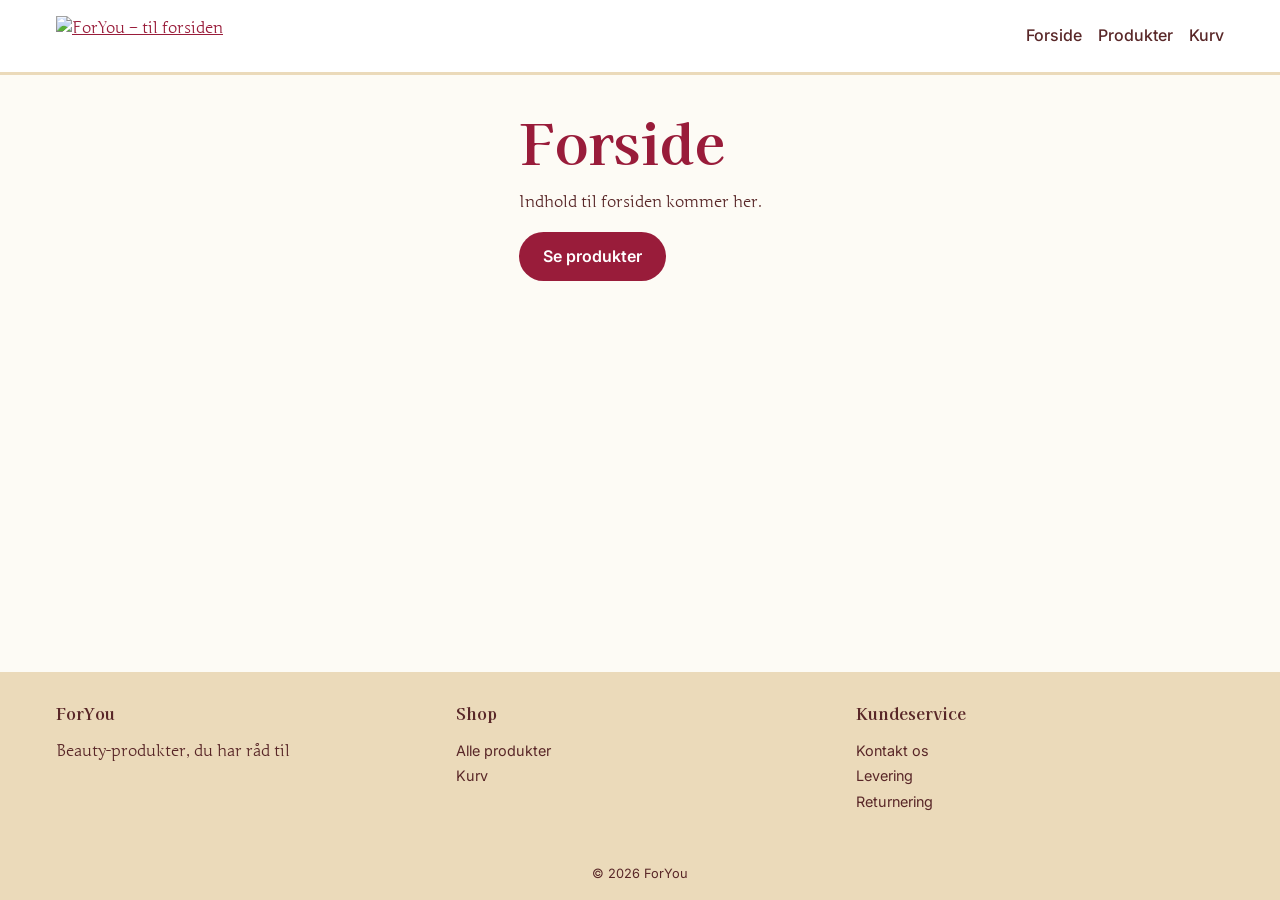
==== index.html @ cbafac6f "basic" ====
<!DOCTYPE html>
<html lang="da">

<head>
  <meta charset="UTF-8">
  <meta name="viewport" content="width=device-width, initial-scale=1.0">
  <title>ForYou – Forside</title>
  <link rel="icon" type="image/png" href="img/logo.png">

  <!-- Fonte -->
  <link rel="preconnect" href="https://fonts.googleapis.com">
  <link rel="preconnect" href="https://fonts.gstatic.com" crossorigin>
  <link rel="stylesheet" href="https://fonts.googleapis.com/css2?family=Baskervville+SC:wght@700&family=Inter:wght@400;500;600;700&family=Junge&family=Kaisei+Tokumin:wght@700&display=swap">

  <!-- CSS: fælles først, så sidens egen -->
  <link rel="stylesheet" href="style.css">
  <link rel="stylesheet" href="index.css">

  <script src="index.js" defer></script>
</head>

<body>

  <!-- ===== HEADER (samme på alle sider) ===== -->
  <header>
    <div class="header_indhold">
      <a href="index.html" class="logo"><img src="img/logo.png" alt="ForYou – til forsiden"></a>
      <nav aria-label="Hovedmenu">
        <ul>
          <li><a href="index.html">Forside</a></li>
          <li><a href="productlist.html">Produkter</a></li>
          <li><a href="basket.html">Kurv</a></li>
        </ul>
      </nav>
    </div>
  </header>

  <!-- ===== INDHOLD ===== -->
  <main class="wrapper">
    <h1>Forside</h1>
    <p>Indhold til forsiden kommer her.</p>
    <a href="productlist.html" class="knap">Se produkter</a>
  </main>

  <!-- ===== FOOTER (samme på alle sider) ===== -->
  <footer>
    <div class="footer_indhold">
      <div>
        <h3>ForYou</h3>
        <p>Beauty-produkter, du har råd til</p>
      </div>
      <div>
        <h3>Shop</h3>
        <ul>
          <li><a href="productlist.html">Alle produkter</a></li>
          <li><a href="basket.html">Kurv</a></li>
        </ul>
      </div>
      <div>
        <h3>Kundeservice</h3>
        <ul>
          <li><a href="#">Kontakt os</a></li>
          <li><a href="#">Levering</a></li>
          <li><a href="#">Returnering</a></li>
        </ul>
      </div>
    </div>
    <p class="copyright">© 2026 ForYou</p>
  </footer>

</body>

</html>
---- style.css ----
/* =====================================================
   FÆLLES STYLES – bruges på ALLE sider
   Ret farver og fonte her, så ændres de overalt.
   Side-specifik CSS skrives i fx index.css
   ===================================================== */

/* ===== Farver og fonte ===== */
:root {
  /* Farver fra Figma (klikbar protoype) */
  --bordeaux: #991c3a;    /* knapper, links, priser, H1 */
  --brun: #592728;        /* brødtekst, overskrifter, ikoner */
  --beige: #ebdaba;       /* hero, søgefelt, kort, footer */
  --koral: #ed7b7c;       /* tilbuds-labels */
  --creme: #fdfbf5;       /* sidebaggrund */
  --hvid: #ffffff;        /* header og produktkort */

  /* Fonte (hentes fra Google Fonts i <head>) */
  --font-overskrift: "Kaisei Tokumin", serif;
  --font-kort: "Baskervville SC", serif; /* kortoverskrifter */
  --font-broed: "Junge", serif;
  --font-ui: "Inter", system-ui, sans-serif;

  /* Afstande */
  --luft-s: 0.5rem;
  --luft-m: 1rem;
  --luft-l: 2rem;
  --max-bredde: 1200px;
}

/* ===== Nulstilling ===== */
*,
*::before,
*::after {
  box-sizing: border-box;
  margin: 0;
  padding: 0;
}

img {
  display: block;
  max-width: 100%;
}

body {
  font-family: var(--font-broed);
  line-height: 1.6;
  color: var(--brun);
  background-color: var(--creme);
  min-height: 100vh;
  display: flex;
  flex-direction: column;
}

main {
  flex: 1; /* skubber footeren ned i bunden */
}

/* ===== Typografi ===== */
h1,
h2,
h3 {
  font-family: var(--font-overskrift);
  color: var(--brun);
  line-height: 1.2;
  margin-bottom: var(--luft-m);
}

h1 { font-size: clamp(2rem, 5vw, 3.5rem); color: var(--bordeaux); }
h2 { font-size: clamp(1.5rem, 4vw, 2rem); }
h3 { font-size: 1.25rem; }

p { margin-bottom: var(--luft-m); }

a {
  color: var(--bordeaux);
}

a:hover {
  color: var(--brun);
}

/* ===== Hjælpeklasser ===== */
.wrapper {
  max-width: var(--max-bredde);
  margin-inline: auto;
  padding: var(--luft-l) var(--luft-m);
}

.knap {
  display: inline-block;
  font-family: var(--font-ui);
  font-weight: 600;
  text-decoration: none;
  color: var(--hvid);
  background-color: var(--bordeaux);
  padding: 0.75rem 1.5rem;
  border: none;
  border-radius: 999px;
  cursor: pointer;
}

.knap:hover {
  color: var(--hvid);
  background-color: var(--brun);
}

/* ===== Header ===== */
header {
  background-color: var(--hvid);
  border-bottom: 3px solid var(--beige);
}

.header_indhold {
  max-width: var(--max-bredde);
  margin-inline: auto;
  padding: var(--luft-m);
  display: flex;
  flex-wrap: wrap;
  align-items: center;
  justify-content: space-between;
  gap: var(--luft-m);
}

.logo img {
  height: 40px;
  width: auto;
}

header nav ul {
  list-style: none;
  display: flex;
  flex-wrap: wrap;
  gap: var(--luft-m);
}

header nav a {
  font-family: var(--font-ui);
  font-weight: 500;
  text-decoration: none;
  color: var(--brun);
}

header nav a:hover {
  color: var(--bordeaux);
}

/* ===== Footer ===== */
footer {
  background-color: var(--beige);
  margin-top: var(--luft-l);
}

.footer_indhold {
  max-width: var(--max-bredde);
  margin-inline: auto;
  padding: var(--luft-l) var(--luft-m);
  display: grid;
  grid-template-columns: repeat(auto-fit, minmax(180px, 1fr));
  gap: var(--luft-l);
}

footer h3 {
  font-size: 1rem;
}

footer ul {
  list-style: none;
}

footer a {
  font-family: var(--font-ui);
  font-size: 0.9rem;
  text-decoration: none;
  color: var(--brun);
}

.copyright {
  text-align: center;
  font-family: var(--font-ui);
  font-size: 0.8rem;
  padding: var(--luft-m);
  margin: 0;
}
---- index.css ----
/* ===== Forside =====
   CSS der KUN gælder denne side.
   Farver og fonte: brug variablerne fra style.css, fx var(--bordeaux) */
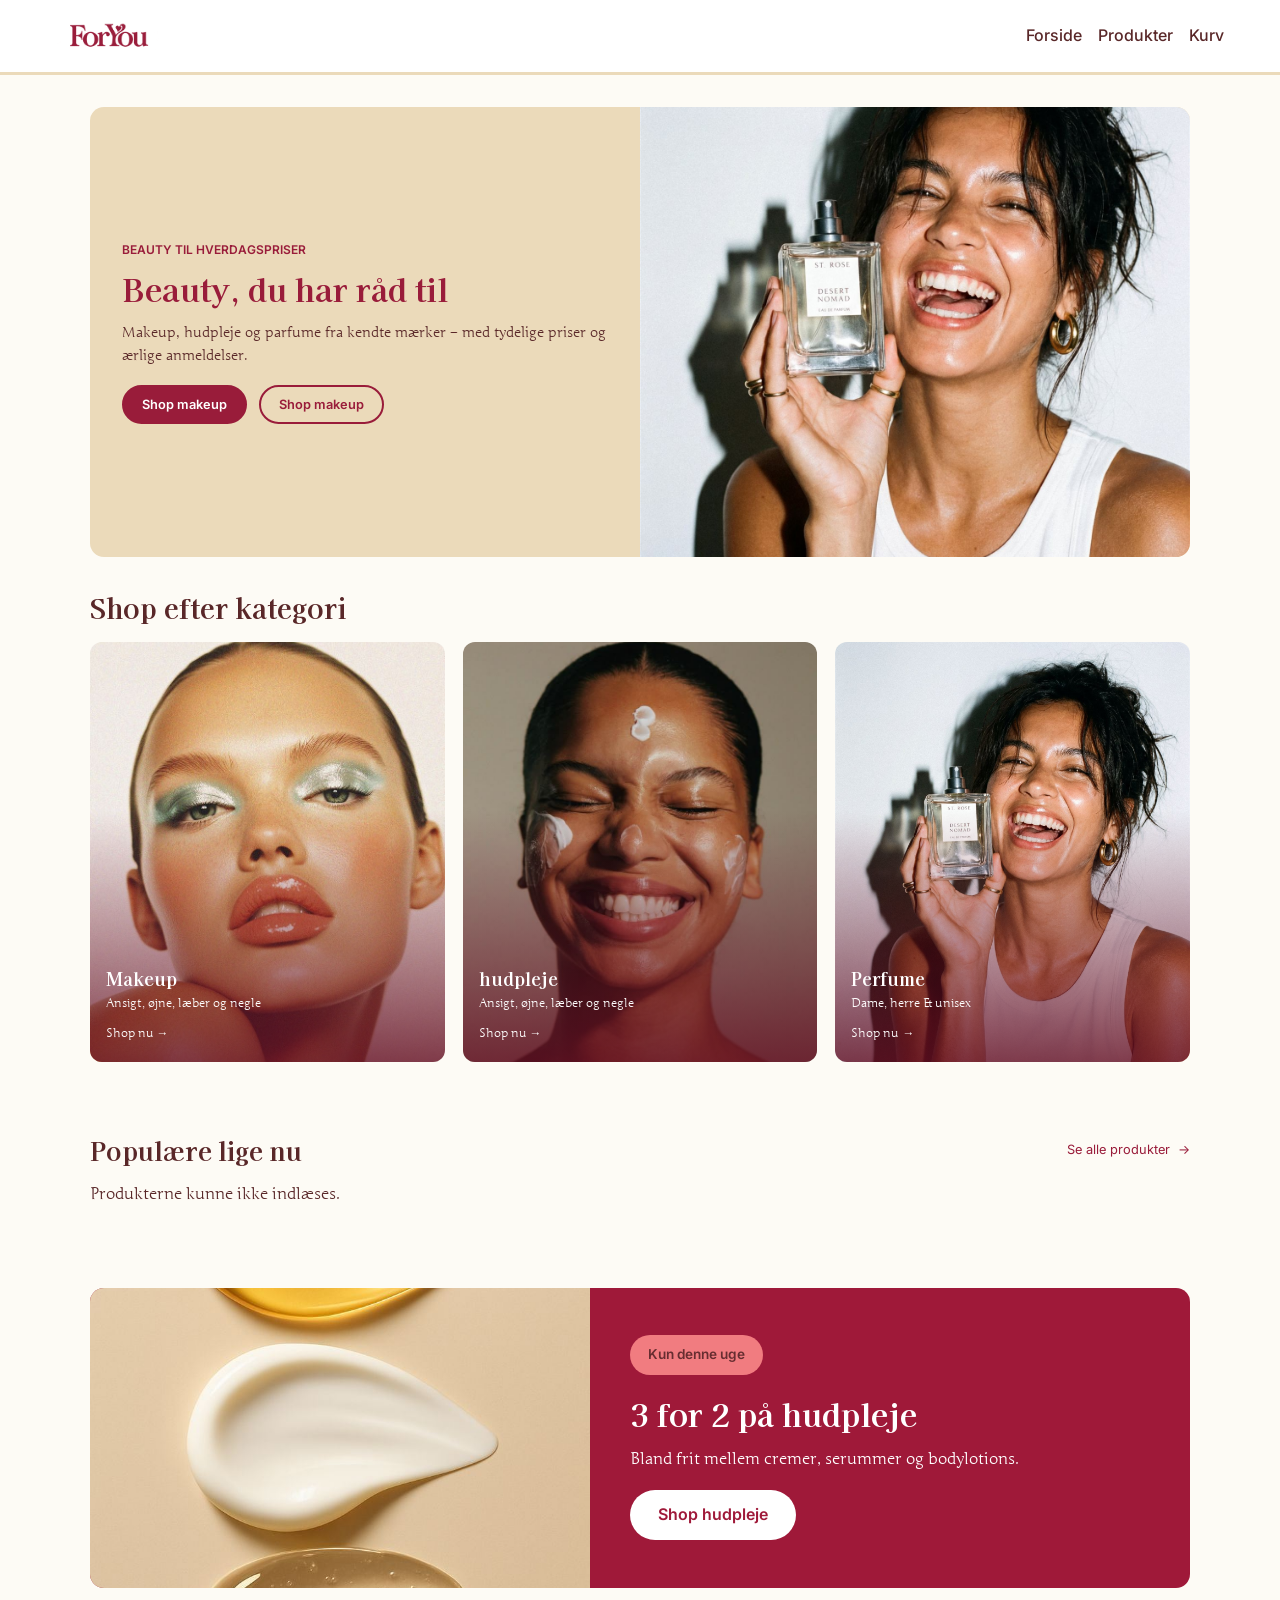
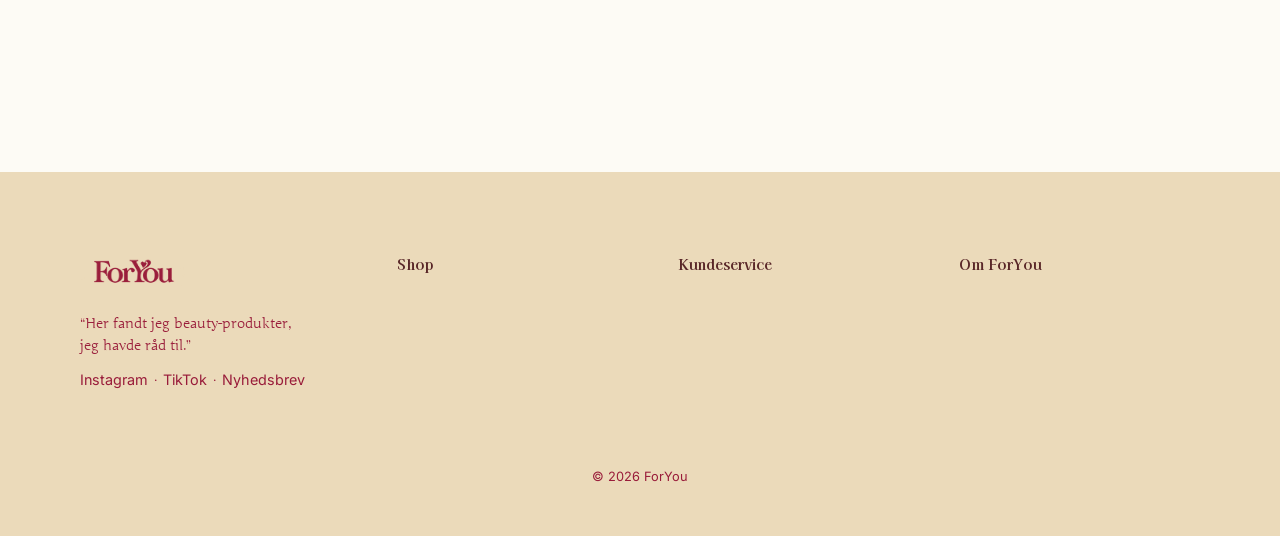
==== commit 3ce4dfc3: "indexSide" ====
--- a/index.html
+++ b/index.html
@@ -10,7 +10,8 @@
   <!-- Fonte -->
   <link rel="preconnect" href="https://fonts.googleapis.com">
   <link rel="preconnect" href="https://fonts.gstatic.com" crossorigin>
-  <link rel="stylesheet" href="https://fonts.googleapis.com/css2?family=Baskervville+SC:wght@700&family=Inter:wght@400;500;600;700&family=Junge&family=Kaisei+Tokumin:wght@700&display=swap">
+  <link rel="stylesheet"
+    href="https://fonts.googleapis.com/css2?family=Baskervville+SC:wght@700&family=Inter:wght@400;500;600;700&family=Junge&family=Kaisei+Tokumin:wght@700&display=swap">
 
   <!-- CSS: fælles først, så sidens egen -->
   <link rel="stylesheet" href="style.css">
@@ -35,39 +36,199 @@
     </div>
   </header>
 
+
+
+
+
+
   <!-- ===== INDHOLD ===== -->
-  <main class="wrapper">
-    <h1>Forside</h1>
-    <p>Indhold til forsiden kommer her.</p>
-    <a href="productlist.html" class="knap">Se produkter</a>
+  <main>
+    <div class="section1">
+      <img class="firstimg" src="img/hero.jpg" alt="hero">
+      <div class="sec1div">
+        <p>Beauty til hverdagspriser</p>
+        <h1>Beauty, du har råd til</h1>
+        <p>Makeup, hudpleje og parfume fra kendte mærker – med tydelige priser og ærlige anmeldelser.</p>
+        <div class="bnt1">
+
+          <button class="firstButton">
+            <a href="productlist.html" class="knap">Shop makeup</a>
+          </button>
+
+          <button class="secondButton">
+            <a href="productlist.html" class="knap">Shop makeup</a>
+          </button>
+        </div>
+      </div>
+    </div>
+
+
+
+    <h2 class="h2_1">Shop efter kategori</h2>
+
+    <!-- Slideshow container -->
+    <div class="slideshow-container">
+
+      <!-- Full-width images with number and caption text -->
+      <div class="mySlides fade">
+        <!-- <div class="numbertext">1 / 3</div> -->
+        <img src="img/kategori-makeup.jpg" alt="makeup">
+        <div class="text">
+          <h3>Makeup</h3>
+          <p>Ansigt, øjne, læber og negle</p>
+          <a href="productlist.html" class="shop-link">
+            Shop nu <span>→</span>
+          </a>
+        </div>
+      </div>
+
+      <div class="mySlides fade">
+        <!-- <div class="numbertext">1 / 3</div> -->
+        <img src="img/kategori-hudpleje.jpg" alt="hudpleje">
+        <div class="text">
+          <h3>hudpleje</h3>
+          <p>Ansigt, øjne, læber og negle</p>
+          <a href="productlist.html" class="shop-link">
+            Shop nu <span>→</span>
+          </a>
+        </div>
+      </div>
+
+      <div class="mySlides fade">
+        <!-- <div class="numbertext">1 / 3</div> -->
+        <img src="img/hero.jpg" alt="perfume">
+        <div class="text">
+          <h3>Perfume</h3>
+          <p>Dame, herre & unisex</p>
+          <a href="productlist.html" class="shop-link">
+            Shop nu <span>→</span>
+          </a>
+        </div>
+      </div>
+
+      <!-- Next and previous buttons -->
+      <a class="prev" onclick="plusSlides(-1)">&#10094;</a>
+      <a class="next" onclick="plusSlides(1)">&#10095;</a>
+    </div>
+    <br>
+
+    <!-- The dots/circles -->
+    <div style="text-align:center">
+      <span class="dot" onclick="currentSlide(1)"></span>
+      <span class="dot" onclick="currentSlide(2)"></span>
+      <span class="dot" onclick="currentSlide(3)"></span>
+    </div>
+
+
+    <!-- Populære produkter -->
+    <section class="populaere-produkter">
+      <div class="produkt-overskrift">
+        <h2>Populære lige nu</h2>
+        <a href="productlist.html" class="se-alle">
+          Se alle produkter <span>→</span>
+        </a>
+      </div>
+
+      <div class="product_list_container">
+        <!-- Produkterne indsættes med JavaScript -->
+      </div>
+    </section>
+
+
+
+
+    <!-- Tilbud på hudpleje -->
+    <section class="tilbud-kort">
+      <img class="tilbud-billede" src="img/kampagne.jpg" alt="Creme og hudplejeprodukter">
+
+      <div class="tilbud-indhold">
+        <span class="tilbud-maerke">Kun denne uge</span>
+        <h2>3 for 2 på hudpleje</h2>
+        <p>
+          Bland frit mellem cremer, serummer og bodylotions.
+        </p>
+        <a href="productlist.html" class="tilbud-knap">
+          Shop hudpleje
+        </a>
+      </div>
+    </section>
+
+
+
   </main>
 
-  <!-- ===== FOOTER (samme på alle sider) ===== -->
-  <footer>
+
+
+
+
+  <!-- ===== FOOTER ===== -->
+  <footer class="site-footer">
+
     <div class="footer_indhold">
-      <div>
-        <h3>ForYou</h3>
-        <p>Beauty-produkter, du har råd til</p>
-      </div>
-      <div>
-        <h3>Shop</h3>
-        <ul>
-          <li><a href="productlist.html">Alle produkter</a></li>
-          <li><a href="basket.html">Kurv</a></li>
-        </ul>
-      </div>
-      <div>
-        <h3>Kundeservice</h3>
+
+      <!-- Logo og citat -->
+      <div class="footer_brand">
+        <a href="index.html" class="footer_logo">
+          <img src="img/logo.png" alt="ForYou">
+        </a>
+
+        <p class="footer_citat">
+          “Her fandt jeg beauty-produkter,<br>
+          jeg havde råd til.”
+        </p>
+
+        <div class="footer_social">
+          <a href="#">Instagram</a>
+          <span>·</span>
+          <a href="#">TikTok</a>
+          <span>·</span>
+          <a href="#">Nyhedsbrev</a>
+        </div>
+      </div>
+
+      <!-- Shop -->
+      <details class="footer_gruppe">
+        <summary>Shop</summary>
+        <ul>
+          <li><a href="productlist.html">Makeup</a></li>
+          <li><a href="productlist.html">Hudpleje</a></li>
+          <li><a href="productlist.html">Parfume</a></li>
+          <li><a href="productlist.html">Nyheder</a></li>
+          <li><a href="productlist.html">Tilbud</a></li>
+        </ul>
+      </details>
+
+      <!-- Kundeservice -->
+      <details class="footer_gruppe">
+        <summary>Kundeservice</summary>
         <ul>
           <li><a href="#">Kontakt os</a></li>
           <li><a href="#">Levering</a></li>
           <li><a href="#">Returnering</a></li>
-        </ul>
-      </div>
-    </div>
+          <li><a href="#">Spørgsmål &amp; svar</a></li>
+          <li><a href="#">Handelsbetingelser</a></li>
+        </ul>
+      </details>
+
+      <!-- Om ForYou -->
+      <details class="footer_gruppe">
+        <summary>Om ForYou</summary>
+        <ul>
+          <li><a href="#">Om os</a></li>
+          <li><a href="#">Bæredygtighed</a></li>
+          <li><a href="#">Privatlivspolitik</a></li>
+          <li><a href="#">Cookies</a></li>
+          <li><a href="#">Tilgængelighed</a></li>
+        </ul>
+      </details>
+
+    </div>
+
     <p class="copyright">© 2026 ForYou</p>
+
+
   </footer>
 
 </body>
 
-</html>
+</html>
--- a/style.css
+++ b/style.css
@@ -7,12 +7,12 @@
 /* ===== Farver og fonte ===== */
 :root {
   /* Farver fra Figma (klikbar protoype) */
-  --bordeaux: #991c3a;    /* knapper, links, priser, H1 */
-  --brun: #592728;        /* brødtekst, overskrifter, ikoner */
-  --beige: #ebdaba;       /* hero, søgefelt, kort, footer */
-  --koral: #ed7b7c;       /* tilbuds-labels */
-  --creme: #fdfbf5;       /* sidebaggrund */
-  --hvid: #ffffff;        /* header og produktkort */
+  --bordeaux: #991c3a; /* knapper, links, priser, H1 */
+  --brun: #592728; /* brødtekst, overskrifter, ikoner */
+  --beige: #ebdaba; /* hero, søgefelt, kort, footer */
+  --koral: #ed7b7c; /* tilbuds-labels */
+  --creme: #fdfbf5; /* sidebaggrund */
+  --hvid: #ffffff; /* header og produktkort */
 
   /* Fonte (hentes fra Google Fonts i <head>) */
   --font-overskrift: "Kaisei Tokumin", serif;
@@ -65,11 +65,20 @@
   margin-bottom: var(--luft-m);
 }
 
-h1 { font-size: clamp(2rem, 5vw, 3.5rem); color: var(--bordeaux); }
-h2 { font-size: clamp(1.5rem, 4vw, 2rem); }
-h3 { font-size: 1.25rem; }
+h1 {
+  font-size: clamp(2rem, 5vw, 3.5rem);
+  color: var(--bordeaux);
+}
+h2 {
+  font-size: clamp(1.5rem, 4vw, 2rem);
+}
+h3 {
+  font-size: 1.25rem;
+}
 
-p { margin-bottom: var(--luft-m); }
+p {
+  margin-bottom: var(--luft-m);
+}
 
 a {
   color: var(--bordeaux);
@@ -86,7 +95,7 @@
   padding: var(--luft-l) var(--luft-m);
 }
 
-.knap {
+/* .knap {
   display: inline-block;
   font-family: var(--font-ui);
   font-weight: 600;
@@ -102,7 +111,7 @@
 .knap:hover {
   color: var(--hvid);
   background-color: var(--brun);
-}
+} */
 
 /* ===== Header ===== */
 header {
--- a/index.css
+++ b/index.css
@@ -1,3 +1,974 @@
 /* ===== Forside =====
    CSS der KUN gælder denne side.
    Farver og fonte: brug variablerne fra style.css, fx var(--bordeaux) */
+/* 
+
+/* ===== Forside ===== */
+
+main {
+  width: 90%;
+  max-width: 1200px;
+  margin: 20px auto;
+}
+
+.section1 {
+  background-color: var(--beige);
+  border-radius: 20px;
+  overflow: hidden;
+}
+
+/* Hero image */
+.section1 .firstimg {
+  width: 100%;
+  height: 350px;
+  object-fit: cover;
+  object-position: center;
+}
+
+/* Text content */
+.sec1div {
+  padding: 24px;
+}
+
+.sec1div p:first-child {
+  font-family: var(--font-ui);
+  font-size: 0.9rem;
+  font-weight: 600;
+  text-transform: uppercase;
+  color: var(--bordeaux);
+}
+
+.sec1div h1 {
+  margin-bottom: 20px;
+}
+
+.sec1div p:nth-of-type(2) {
+  margin-bottom: 24px;
+}
+
+/* Buttons */
+.bnt1 {
+  display: flex;
+  flex-direction: column;
+  gap: 12px;
+}
+
+.bnt1 button {
+  width: 100%;
+  border-radius: 999px;
+  padding: 14px 24px;
+  font-family: var(--font-ui);
+  font-size: 1rem;
+  font-weight: 600;
+  cursor: pointer;
+  background: transparent;
+  border: 2px solid var(--bordeaux);
+}
+
+.bnt1 button a {
+  display: block;
+  text-decoration: none;
+}
+
+.firstButton {
+  background-color: var(--bordeaux) !important;
+}
+
+.firstButton a {
+  color: var(--hvid);
+}
+
+.secondButton {
+  background-color: transparent !important;
+}
+
+.secondButton a {
+  color: var(--bordeaux);
+}
+
+.bnt1 button:hover {
+  background-color: var(--brun) !important;
+}
+
+.bnt1 button:hover a {
+  color: var(--hvid);
+}
+
+/* ----------------------------------slide cards--------------------------------- */
+
+/* ===== Slideshow ===== */
+
+.h2_1 {
+  margin-top: 50px;
+  margin-bottom: 20px;
+}
+
+.slideshow-container {
+  max-width: 1000px;
+  position: relative;
+  margin: auto;
+}
+
+.mySlides {
+  display: none;
+  position: relative;
+  height: 600px;
+  overflow: hidden;
+  border-radius: 10px;
+}
+
+.mySlides img {
+  display: block;
+  width: 100%;
+  height: 100%;
+  object-fit: cover;
+}
+
+/* Gradient behind the text */
+.mySlides::after {
+  content: "";
+  position: absolute;
+  inset: 50% 0 0;
+  background: linear-gradient(to bottom, transparent, rgba(80, 20, 30, 0.7));
+  pointer-events: none;
+}
+
+/* Category text */
+.mySlides .text {
+  position: absolute;
+  bottom: 25px;
+  left: 0;
+  width: 100%;
+  padding: 16px;
+  z-index: 2;
+  color: white;
+  text-align: center;
+  display: block;
+}
+
+.mySlides .text h3 {
+  color: white;
+  font-size: 2rem;
+  margin: 0 0 10px;
+}
+
+.mySlides .text p {
+  color: white;
+  margin: 0 0 12px;
+}
+
+.mySlides .text a {
+  color: white;
+  text-decoration: none;
+}
+
+/* Slide number */
+.numbertext {
+  position: absolute;
+  top: 10px;
+  left: 12px;
+  z-index: 2;
+  color: white;
+}
+
+/* Arrows */
+.prev,
+.next {
+  position: absolute;
+  top: 50%;
+  transform: translateY(-50%);
+  z-index: 3;
+  padding: 16px;
+  border: none;
+  background: transparent;
+  color: white;
+  font-size: 24px;
+  cursor: pointer;
+}
+
+.prev {
+  left: 0;
+}
+
+.next {
+  right: 0;
+}
+
+/* Dots */
+.dots-container {
+  text-align: center;
+  padding: 24px 0;
+}
+
+.dot {
+  display: inline-block;
+  width: 15px;
+  height: 15px;
+  margin: 0 4px;
+  border-radius: 50%;
+  background: #bbb;
+  cursor: pointer;
+}
+
+.dot.active,
+.dot:hover {
+  background: #717171;
+}
+
+/* Fade animation */
+.fade {
+  animation: fade 0.5s ease;
+}
+
+@keyframes fade {
+  from {
+    opacity: 0.4;
+  }
+  to {
+    opacity: 1;
+  }
+}
+
+/* ===== Tilbudskort ===== */
+
+.tilbud-kort {
+  width: 100%;
+  max-width: 615px;
+  margin: 40px auto;
+  overflow: hidden;
+  border-radius: 36px;
+  background-color: #9f1939;
+}
+
+/* Billede øverst */
+.tilbud-billede {
+  display: block;
+  width: 100%;
+  height: 308px;
+  object-fit: cover;
+  object-position: center;
+}
+
+/* Indhold nederst */
+.tilbud-indhold {
+  padding: 40px;
+  color: white;
+}
+
+/* Lyserødt mærkat */
+.tilbud-maerke {
+  display: inline-block;
+  padding: 9px 18px;
+  margin-bottom: 24px;
+  border-radius: 30px;
+  background-color: #f17c80;
+  color: #672d30;
+  font-family: "Inter", sans-serif;
+  font-size: 1rem;
+  font-weight: 600;
+}
+
+/* Overskrift */
+.tilbud-indhold h2 {
+  margin: 0 0 20px;
+  color: white;
+  font-family: "Kaisei Tokumin", serif;
+  font-size: clamp(1.8rem, 4vw, 2.6rem);
+  line-height: 1.3;
+}
+
+/* Beskrivelse */
+.tilbud-indhold p {
+  margin: 0 0 24px;
+  color: white;
+  font-family: "Junge", serif;
+  font-size: 1.25rem;
+  line-height: 1.6;
+}
+
+/* Hvid knap */
+.tilbud-knap {
+  display: flex;
+  justify-content: center;
+  align-items: center;
+  width: 100%;
+
+  /* padding: 18px 24px; */
+  border-radius: 50px;
+  background-color: white;
+  color: #9f1939;
+  font-family: "Inter", sans-serif;
+  /* font-size: 1.35rem; */
+  font-weight: 600;
+  text-decoration: none;
+  transition:
+    background-color 0.2s ease,
+    color 0.2s ease;
+}
+
+.tilbud-knap:hover {
+  background-color: #f5e4d1;
+  color: #672d30;
+}
+
+/* Mobil */
+@media (max-width: 767px) {
+  .tilbud-kort {
+    max-width: 100%;
+    border-radius: 28px;
+    margin: 30px auto;
+  }
+
+  .tilbud-billede {
+    height: 260px;
+  }
+
+  .tilbud-indhold {
+    padding: 28px 24px;
+  }
+
+  .tilbud-maerke {
+    margin-bottom: 20px;
+    font-size: 0.9rem;
+  }
+
+  .tilbud-indhold h2 {
+    font-size: 1.8rem;
+  }
+
+  .tilbud-indhold p {
+    font-size: 1.05rem;
+  }
+
+  .tilbud-knap {
+    min-height: 64px;
+    font-size: 1.1rem;
+  }
+
+  .tilbud-indhold .tilbud-knap {
+    width: fit-content;
+    width: 100%;
+    min-height: 0;
+    height: 48px;
+    padding: 0 15px;
+    font-size: 1rem;
+    align-self: flex-start;
+  }
+}
+
+/* ------------------------------------------------ */
+
+/* ===== Footer ===== */
+.site-footer {
+  width: 100%;
+  box-sizing: border-box;
+  margin-top: 60px;
+  padding: 40px 6% 24px;
+  background-color: var(--beige);
+  color: var(--bordeaux);
+}
+
+.footer_indhold {
+  display: grid;
+  grid-template-columns: 1fr;
+  gap: 12px;
+  align-items: start;
+}
+
+/* Logo */
+.footer_logo {
+  display: inline-block;
+  margin-bottom: 16px;
+}
+
+.footer_logo img {
+  display: block;
+  width: 220px;
+  max-width: 65%;
+  height: auto;
+}
+
+/* Citat */
+.footer_citat {
+  max-width: 750px;
+  margin: 0 0 20px;
+  color: var(--bordeaux);
+  font-family: "Junge", serif;
+  font-size: 1.4rem;
+  line-height: 1.5;
+}
+
+/* Sociale links */
+.footer_social {
+  display: flex;
+  flex-wrap: wrap;
+  align-items: center;
+  gap: 8px;
+  font-family: "Inter", sans-serif;
+  font-size: 0.85rem;
+}
+
+.footer_social a {
+  color: var(--bordeaux);
+  text-decoration: none;
+}
+
+.footer_social a:hover {
+  text-decoration: underline;
+}
+
+/* =====================================
+   FOOTER – MOBIL
+===================================== */
+
+.footer_gruppe {
+  min-width: 0;
+  border: none;
+}
+
+.footer_gruppe summary {
+  display: flex;
+  justify-content: space-between;
+  align-items: center;
+  gap: 20px;
+  padding: 22px 0;
+  cursor: pointer;
+  list-style: none;
+  color: var(--bordeaux);
+  font-family: "Kaisei Tokumin", serif;
+  font-size: 1.6rem;
+  font-weight: 700;
+}
+
+.footer_gruppe summary::-webkit-details-marker {
+  display: none;
+}
+
+/* Pil ned */
+.footer_gruppe summary::after {
+  content: "";
+  flex-shrink: 0;
+  width: 12px;
+  height: 12px;
+  border-right: 2px solid var(--bordeaux);
+  border-bottom: 2px solid var(--bordeaux);
+  transform: rotate(45deg) translateY(-3px);
+  transition: transform 0.2s ease;
+}
+
+/* Pil op når menuen åbnes */
+.footer_gruppe[open] summary::after {
+  transform: rotate(225deg);
+}
+
+/* Links i dropdown */
+.footer_gruppe ul {
+  display: block;
+  list-style: none;
+  padding: 0 0 20px;
+  margin: 0;
+}
+
+.footer_gruppe li {
+  margin-bottom: 14px;
+}
+
+.footer_gruppe li a {
+  display: inline-block;
+  color: var(--bordeaux);
+  font-family: "Inter", sans-serif;
+  font-size: 0.95rem;
+  text-decoration: none;
+}
+
+.footer_gruppe li a:hover {
+  text-decoration: underline;
+}
+
+/* Copyright */
+.copyright {
+  margin: 28px 0 0;
+  color: var(--bordeaux);
+  font-family: "Inter", sans-serif;
+  font-size: 0.8rem;
+}
+
+/* ===== Populære produkter ===== */
+
+.populaere-produkter {
+  margin: 48px 0;
+}
+
+.produkt-overskrift {
+  display: flex;
+  justify-content: space-between;
+  align-items: center;
+  gap: 16px;
+  margin-bottom: 16px;
+}
+
+.produkt-overskrift h2 {
+  margin: 0;
+  color: var(--brun);
+  font-family: "Kaisei Tokumin", serif;
+  font-size: 1.5rem;
+}
+
+.se-alle {
+  color: var(--bordeaux);
+  font-family: "Inter", sans-serif;
+  font-size: 0.8rem;
+  text-decoration: none;
+  white-space: nowrap;
+}
+
+.se-alle span {
+  margin-left: 4px;
+}
+
+/* Produktgrid */
+
+.product_list_container {
+  display: grid;
+  grid-template-columns: repeat(2, minmax(0, 1fr));
+  gap: 16px;
+  padding: 0;
+}
+
+/* Produktkort */
+
+.product {
+  position: relative;
+  min-width: 0;
+  overflow: hidden;
+  background: white;
+  border: 1px solid #ead9b9;
+  border-radius: 14px;
+}
+
+.product img {
+  display: block;
+  width: 100%;
+  aspect-ratio: 1 / 1;
+  object-fit: contain;
+  padding: 12px;
+  box-sizing: border-box;
+  background-color: var(--beige);
+}
+
+.product-info {
+  display: flex;
+  flex-direction: column;
+  padding: 12px;
+}
+
+.product-brand {
+  margin: 0 0 5px;
+  font-family: "Inter", sans-serif;
+  font-size: 0.65rem;
+  font-weight: 600;
+  text-transform: uppercase;
+}
+
+.product-title {
+  min-height: 36px;
+  margin: 0 0 10px;
+  color: var(--brun);
+  font-family: "Junge", serif;
+  font-size: 0.8rem;
+  line-height: 1.4;
+}
+
+.product-rating {
+  margin: auto 0 8px;
+  font-family: "Inter", sans-serif;
+  font-size: 0.7rem;
+}
+
+.product-rating .stars {
+  color: var(--bordeaux);
+  letter-spacing: 1px;
+}
+
+.product-prices {
+  display: flex;
+  flex-wrap: wrap;
+  align-items: center;
+  gap: 7px;
+  margin-bottom: 12px;
+  font-family: "Inter", sans-serif;
+}
+
+.product-price {
+  color: var(--bordeaux);
+  font-size: 0.9rem;
+  font-weight: 700;
+}
+
+.product-old-price {
+  color: #765b54;
+  font-size: 0.65rem;
+  text-decoration: line-through;
+}
+
+.product a.product-button {
+  display: flex;
+  justify-content: center;
+  align-items: center;
+  min-height: 38px;
+  padding: 8px;
+  border: 1px solid var(--bordeaux);
+  border-radius: 30px;
+  background: white;
+  color: var(--bordeaux);
+  font-family: "Inter", sans-serif;
+  font-size: 0.75rem;
+  font-weight: 600;
+  text-decoration: none;
+}
+
+.product a.product-button:hover {
+  background: var(--bordeaux);
+  color: white;
+}
+
+.product-badge {
+  position: absolute;
+  top: 10px;
+  left: 10px;
+  z-index: 1;
+  padding: 5px 9px;
+  border-radius: 20px;
+  background: #ef8186;
+  color: #672d30;
+  font-family: "Inter", sans-serif;
+  font-size: 0.65rem;
+  font-weight: 600;
+}
+
+/* ===== Desktop version ===== */
+
+@media (min-width: 768px) {
+  main {
+    width: 86%;
+    max-width: 1280px;
+    margin: 32px auto 60px;
+  }
+
+  /* Hero */
+  .section1 {
+    display: grid;
+    grid-template-columns: 1fr 1fr;
+    height: 450px;
+    border-radius: 14px;
+    overflow: hidden;
+  }
+
+  .section1 .firstimg {
+    grid-column: 2;
+    grid-row: 1;
+    width: 100%;
+    height: 100%;
+    min-height: 0;
+    object-fit: cover;
+  }
+
+  .sec1div {
+    grid-column: 1;
+    grid-row: 1;
+    padding: 32px;
+    min-width: 0;
+    display: flex;
+    flex-direction: column;
+    justify-content: center;
+  }
+
+  .sec1div p:first-child {
+    font-size: 0.75rem;
+    margin-bottom: 10px;
+  }
+
+  .sec1div h1 {
+    font-size: clamp(1.8rem, 2.5vw, 2.5rem);
+    line-height: 1.2;
+    margin: 0 0 14px;
+  }
+
+  .sec1div p:nth-of-type(2) {
+    font-size: 0.9rem;
+    line-height: 1.6;
+    margin-bottom: 18px;
+  }
+
+  .bnt1 {
+    display: flex;
+    flex-direction: row;
+    flex-wrap: wrap;
+    gap: 12px;
+  }
+
+  .bnt1 button {
+    width: auto;
+    padding: 10px 18px;
+    font-size: 0.8rem;
+  }
+
+  /* Kategorioverskrift */
+  .h2_1 {
+    margin: 34px 0 18px;
+    font-size: 1.7rem;
+  }
+
+  /* Tre kategorikort */
+  .slideshow-container {
+    display: grid;
+    grid-template-columns: repeat(3, minmax(0, 1fr));
+    gap: 18px;
+    max-width: none;
+    overflow: visible;
+  }
+
+  .mySlides {
+    display: block !important;
+    position: relative;
+    width: 100%;
+    height: 420px;
+    min-width: 0;
+    border-radius: 12px;
+    overflow: hidden;
+  }
+
+  .mySlides img {
+    display: block;
+    width: 100%;
+    height: 100%;
+    object-fit: cover;
+  }
+
+  .mySlides::after {
+    content: "";
+    position: absolute;
+    inset: 40% 0 0;
+    background: linear-gradient(to bottom, transparent, rgba(100, 15, 35, 0.8));
+    pointer-events: none;
+  }
+
+  /* Tekst nederst på kortene */
+  .mySlides .text {
+    position: absolute;
+    left: 0;
+    right: 0;
+    bottom: 0;
+    width: 100%;
+    padding: 16px;
+    text-align: left;
+    z-index: 2;
+  }
+
+  .mySlides .text h3 {
+    font-size: 1.1rem;
+    margin: 0 0 5px;
+  }
+
+  .mySlides .text p {
+    font-size: 0.75rem;
+    line-height: 1.5;
+    margin: 0 0 8px;
+  }
+
+  .mySlides .text a {
+    font-size: 0.75rem;
+  }
+
+  /* Ingen pile, tal eller prikker på desktop */
+  .numbertext,
+  .prev,
+  .next,
+  .dots-container {
+    display: none !important;
+  }
+
+  /* Tilbudskort med luft omkring */
+  .tilbud-kort {
+    margin: 64px auto;
+  }
+
+  .dot {
+    display: none !important;
+  }
+
+  .tilbud-kort {
+    display: grid;
+    grid-template-columns: 1fr 1.2fr;
+    width: 100%;
+    max-width: 1100px;
+    margin: 64px auto;
+    border-radius: 14px;
+    overflow: hidden;
+  }
+
+  /* Billede til venstre */
+  .tilbud-billede {
+    width: 100%;
+    height: 300px;
+    min-height: 300px;
+    object-fit: cover;
+    object-position: center;
+  }
+
+  /* Tekst til højre */
+  .tilbud-indhold {
+    display: flex;
+    flex-direction: column;
+    justify-content: center;
+    align-items: flex-start;
+    padding: 40px;
+    min-width: 0;
+  }
+
+  .tilbud-maerke {
+    margin-bottom: 18px;
+    font-size: 0.85rem;
+  }
+
+  .tilbud-indhold h2 {
+    font-size: clamp(1.8rem, 2.5vw, 2.5rem);
+    line-height: 1.3;
+    margin-bottom: 12px;
+  }
+
+  .tilbud-indhold p {
+    font-size: 1rem;
+    line-height: 1.6;
+    margin-bottom: 18px;
+  }
+
+  .tilbud-knap {
+    width: auto;
+    min-height: 48px;
+    padding: 12px 28px;
+    font-size: 1rem;
+  }
+
+  .populaere-produkter {
+    margin: 48px 0;
+  }
+
+  .produkt-overskrift h2 {
+    font-size: 1.6rem;
+  }
+
+  .product_list_container {
+    grid-template-columns: repeat(4, minmax(0, 1fr));
+    gap: 16px;
+  }
+
+  .product img {
+    aspect-ratio: 1 / 1;
+  }
+
+  .site-footer {
+    width: 100%;
+    margin-top: 60px;
+    padding: 48px 5% 32px;
+    background-color: var(--beige);
+    color: var(--bordeaux);
+    box-sizing: border-box;
+  }
+
+  .footer_indhold {
+    display: grid;
+    grid-template-columns: 1.15fr 1fr 1fr 1fr;
+    gap: 40px;
+    align-items: start;
+  }
+
+  /* Logo */
+  .footer_logo {
+    display: inline-block;
+    margin-bottom: 12px;
+  }
+
+  .footer_logo img {
+    display: block;
+    width: 110px;
+    max-width: 100%;
+    height: auto;
+  }
+
+  /* Citat */
+  .footer_citat {
+    max-width: 230px;
+    margin: 0 0 12px;
+    font-size: 0.9rem;
+    line-height: 1.5;
+  }
+
+  /* Sociale links */
+  .footer_social {
+    display: flex;
+    flex-wrap: wrap;
+    gap: 6px;
+    font-size: 0.75rem;
+  }
+
+  .footer_social a {
+    color: var(--bordeaux);
+    text-decoration: none;
+  }
+
+  /* Shop, Kundeservice og Om ForYou */
+  .footer_gruppe {
+    min-width: 0;
+    border: none;
+  }
+
+  .footer_gruppe summary {
+    padding: 0 0 12px;
+    color: var(--brun);
+    font-family: "Kaisei Tokumin", serif;
+    font-size: 0.9rem;
+    font-weight: 700;
+    cursor: default;
+    list-style: none;
+  }
+
+  .footer_gruppe summary::-webkit-details-marker {
+    display: none;
+  }
+
+  .footer_gruppe summary::after {
+    display: none;
+  }
+
+  .footer_gruppe ul {
+    display: block;
+    padding: 0;
+    margin: 0;
+    list-style: none;
+  }
+
+  .footer_gruppe li {
+    margin-bottom: 10px;
+  }
+
+  .footer_gruppe li a {
+    color: var(--brun);
+    font-family: "Junge", serif;
+    font-size: 0.8rem;
+    text-decoration: none;
+  }
+
+  .footer_gruppe li a:hover {
+    text-decoration: underline;
+  }
+
+  /* Copyright */
+  .site-footer .copyright {
+    margin: 28px 0 0;
+    color: var(--bordeaux);
+    font-family: "Inter", sans-serif;
+    font-size: 0.8rem;
+    text-align: center;
+  }
+}
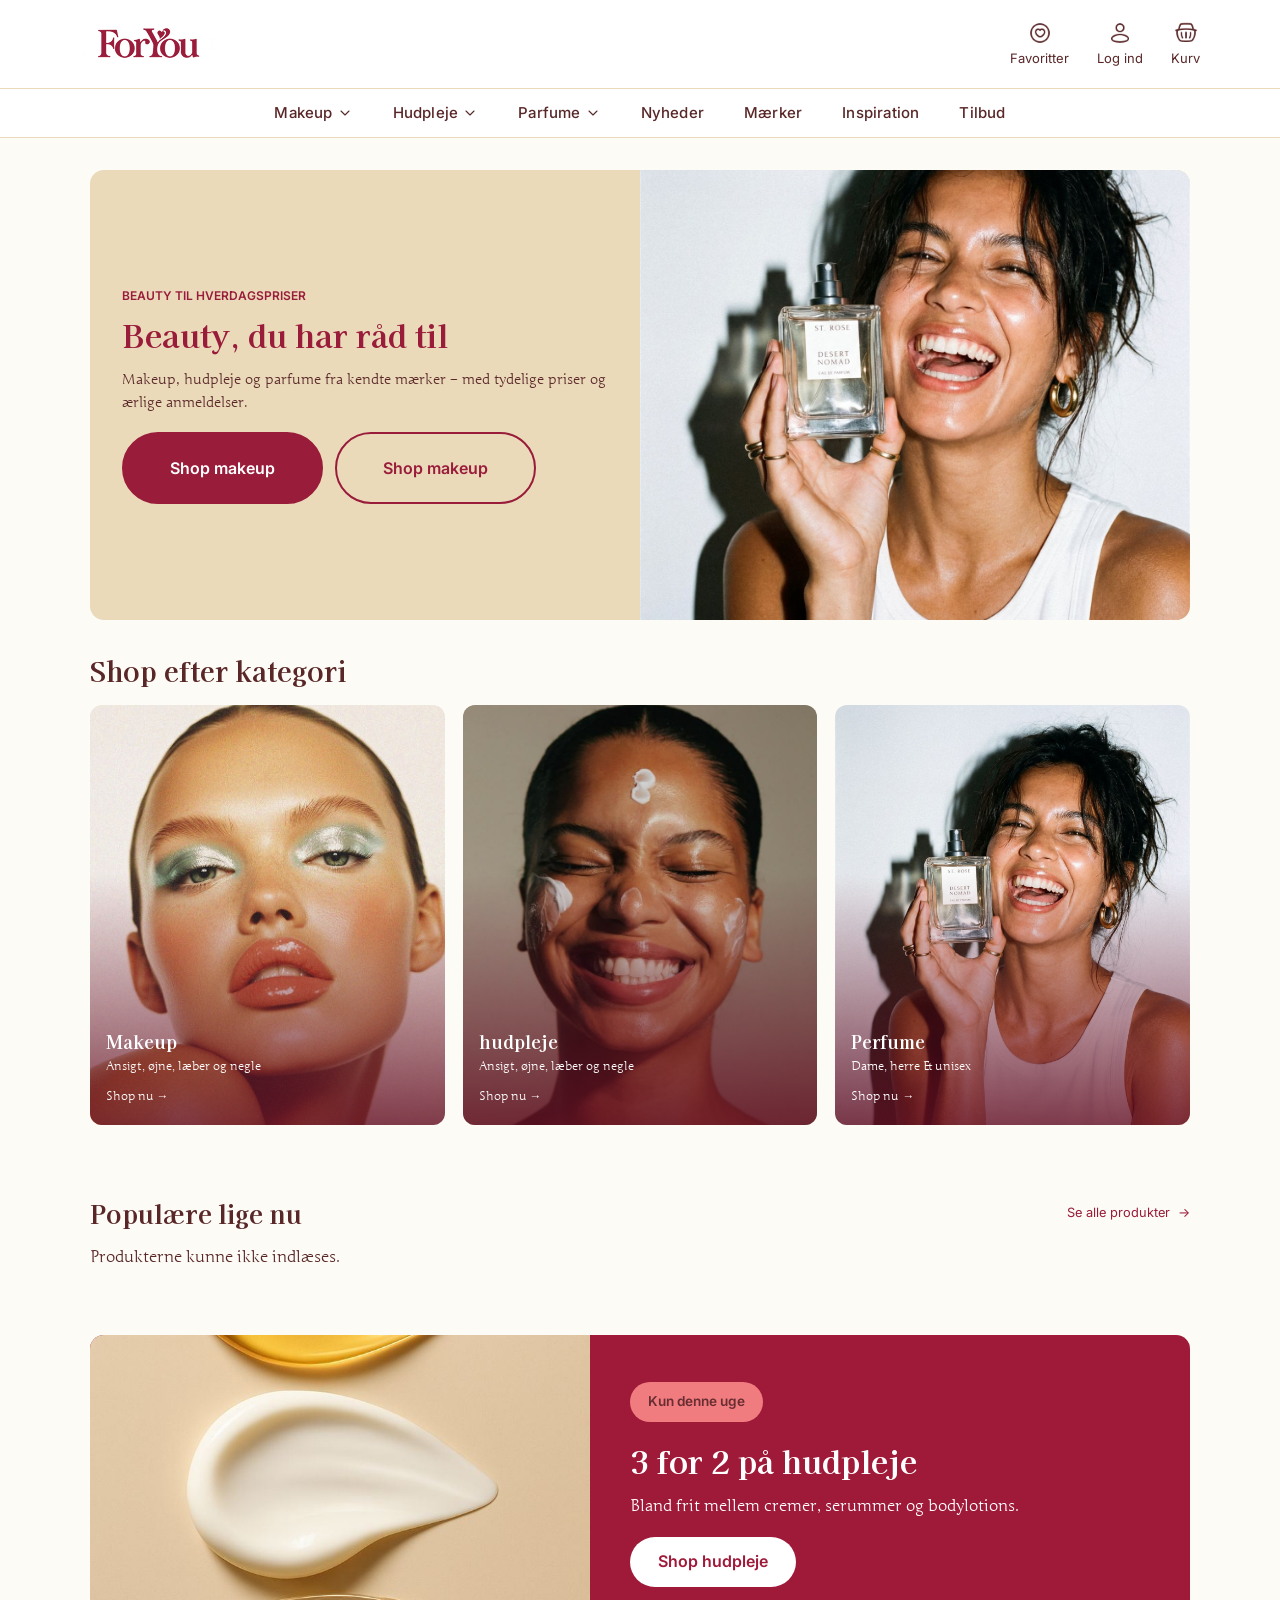
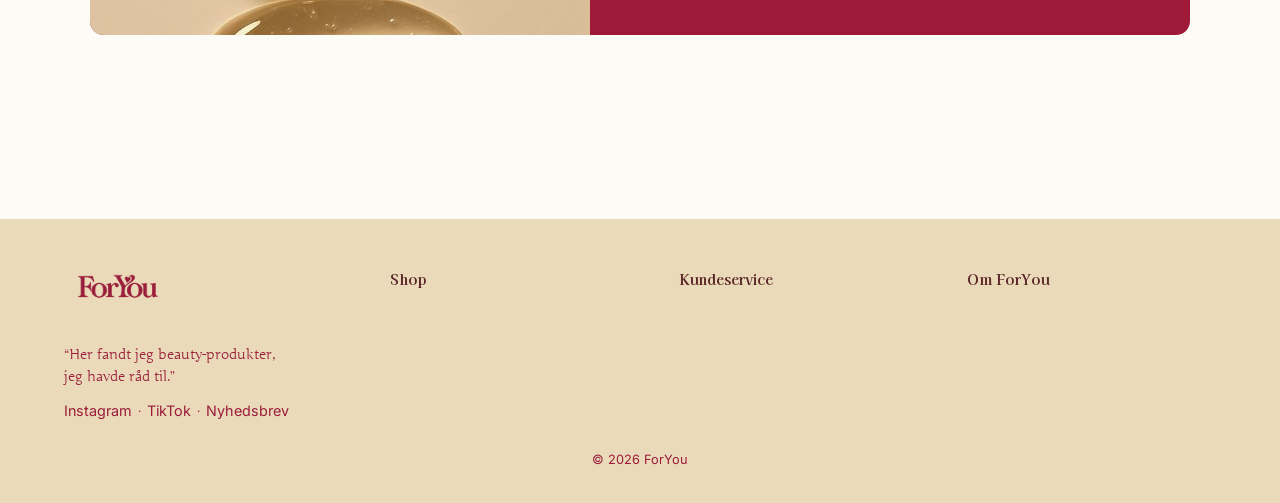
==== commit 4542b117: "Opdater menu og footer på forside og produktliste" ====
--- a/index.html
+++ b/index.html
@@ -15,8 +15,11 @@
 
   <!-- CSS: fælles først, så sidens egen -->
   <link rel="stylesheet" href="style.css">
+  <link rel="stylesheet" href="faelles.css">
+  <link rel="stylesheet" href="footer.css">
   <link rel="stylesheet" href="index.css">
 
+  <script src="faelles.js" defer></script>
   <script src="index.js" defer></script>
 </head>
 
@@ -24,16 +27,36 @@
 
   <!-- ===== HEADER (samme på alle sider) ===== -->
   <header>
-    <div class="header_indhold">
+    <div class="hovedraekke">
+      <div class="ikon_gruppe ikon_gruppe_venstre">
+        <button class="ikon_knap menu_knap" aria-label="Åbn menu" aria-expanded="false">
+          <svg class="ikon" viewBox="0 0 24 24" aria-hidden="true"><path d="M4 7h16M4 12h16M4 17h16" /></svg>
+        </button>
+        <a href="productlist.html?favoritter=1" class="ikon_knap" aria-label="Favoritter"><img src="img/ikon-hjerte.png" alt=""></a>
+      </div>
+
       <a href="index.html" class="logo"><img src="img/logo.png" alt="ForYou – til forsiden"></a>
-      <nav aria-label="Hovedmenu">
-        <ul>
-          <li><a href="index.html">Forside</a></li>
-          <li><a href="productlist.html">Produkter</a></li>
-          <li><a href="basket.html">Kurv</a></li>
-        </ul>
-      </nav>
-    </div>
+
+      <div class="ikon_gruppe">
+        <a href="productlist.html?favoritter=1" class="ikon_knap desktop_ikon"><img src="img/ikon-hjerte.png" alt=""><span class="ikon_tekst">Favoritter</span></a>
+        <a href="#" class="ikon_knap"><img src="img/ikon-bruger.png" alt=""><span class="ikon_tekst">Log ind</span><span class="sr_only">Log ind</span></a>
+        <a href="kurv.html" class="ikon_knap"><img src="img/ikon-kurv.png" alt=""><span class="ikon_tekst">Kurv</span><span class="sr_only">Kurv</span><span class="kurv_antal" aria-label="varer i kurven"></span></a>
+      </div>
+    </div>
+
+    <nav class="hovednavigation ui_tekst" aria-label="Hovedmenu">
+      <button class="luk_menu" aria-label="Luk menu"><img src="img/ikon-luk.png" alt=""></button>
+      <ul>
+        <li><a href="productlist.html?kategori=makeup">Makeup <svg class="ikon" viewBox="0 0 24 24" aria-hidden="true"><path d="M6 9l6 6 6-6" /></svg></a></li>
+        <li><a href="productlist.html?kategori=hudpleje">Hudpleje <svg class="ikon" viewBox="0 0 24 24" aria-hidden="true"><path d="M6 9l6 6 6-6" /></svg></a></li>
+        <li><a href="productlist.html?kategori=parfume">Parfume <svg class="ikon" viewBox="0 0 24 24" aria-hidden="true"><path d="M6 9l6 6 6-6" /></svg></a></li>
+        <li><a href="productlist.html?sort=nyeste">Nyheder</a></li>
+        <li><a href="productlist.html">Mærker</a></li>
+        <li><a href="index.html#inspiration">Inspiration</a></li>
+        <li><a href="productlist.html?sort=rabat">Tilbud</a></li>
+      </ul>
+    </nav>
+    <div class="menu_baggrund" hidden></div>
   </header>
 
 
--- a/faelles.css
+++ b/faelles.css
@@ -0,0 +1,719 @@
+/* =====================================================
+   FÆLLES KOMPONENTER – bruges på kurv og produktside
+   (menu, knapper, labels, stjerner, produktkort, brødkrumme, toast)
+   Indlæses efter style.css
+   ===================================================== */
+
+[hidden] {
+  display: none !important;
+}
+
+/* Kun for skærmlæsere */
+.sr_only {
+  position: absolute;
+  width: 1px;
+  height: 1px;
+  overflow: hidden;
+  clip: rect(0 0 0 0);
+  white-space: nowrap;
+}
+
+svg.ikon {
+  flex-shrink: 0;
+  fill: none;
+  stroke: currentColor;
+  stroke-width: 1.6;
+  stroke-linecap: round;
+  stroke-linejoin: round;
+}
+
+.ui_tekst {
+  font-family: var(--font-ui);
+  font-size: 15px;
+  font-weight: 500;
+  line-height: 20px;
+  letter-spacing: 0.2px;
+}
+
+/* ===== Header (mobil) ===== */
+header {
+  position: sticky;
+  top: 0;
+  z-index: 20;
+  color: var(--brun);
+  background-color: var(--hvid);
+  border-bottom: none;
+}
+
+header a {
+  color: inherit;
+  text-decoration: none;
+}
+
+header ul {
+  list-style: none;
+}
+
+.hovedraekke {
+  display: flex;
+  justify-content: space-between;
+  align-items: center;
+  max-width: 1440px;
+  height: 60px;
+  margin-inline: auto;
+  padding: 8px;
+}
+
+.logo img {
+  width: 104px;
+  height: 39px;
+  object-fit: contain;
+}
+
+.ikon_gruppe {
+  display: flex;
+  width: 88px;
+}
+
+.ikon_knap {
+  position: relative;
+  display: flex;
+  flex-direction: column;
+  align-items: center;
+  gap: 4px;
+  padding: 10px;
+  font-family: var(--font-ui);
+  font-size: 13px;
+  line-height: 18px;
+  color: var(--brun);
+  border: none;
+  background: none;
+  cursor: pointer;
+}
+
+.ikon_knap img {
+  width: 24px;
+  height: 24px;
+}
+
+.ikon_knap .ikon_tekst {
+  display: none;
+}
+
+.menu_knap svg {
+  width: 24px;
+  height: 24px;
+  stroke: var(--brun);
+}
+
+.kurv_antal {
+  position: absolute;
+  top: 4px;
+  left: 26px;
+  min-width: 19px;
+  padding: 1px 5px;
+  font-family: var(--font-ui);
+  font-size: 13px;
+  font-weight: 600;
+  line-height: 16px;
+  letter-spacing: 0.3px;
+  text-align: center;
+  color: var(--hvid);
+  background-color: var(--bordeaux);
+  border-radius: 999px;
+}
+
+.kurv_antal:empty {
+  display: none;
+}
+
+/* Bump-animation når der lægges noget i kurven */
+.kurv_antal.bump {
+  animation: bump 0.4s ease;
+}
+
+@keyframes bump {
+  50% {
+    transform: scale(1.35);
+  }
+}
+
+.desktop_ikon {
+  display: none;
+}
+
+/* Hovednavigationen bliver til en skuffe på mobil */
+.hovednavigation {
+  position: fixed;
+  inset: 0 auto 0 0;
+  z-index: 30;
+  width: min(320px, 85vw);
+  padding: 16px;
+  background-color: var(--hvid);
+  box-shadow: 0 0 24px rgba(58, 0, 16, 0.12);
+  transform: translateX(-105%);
+  transition: transform 0.3s ease;
+}
+
+.hovednavigation.aaben {
+  transform: none;
+}
+
+.luk_menu {
+  display: block;
+  margin: 0 0 16px auto;
+  padding: 10px;
+  border: none;
+  background: none;
+  cursor: pointer;
+}
+
+.luk_menu img {
+  width: 24px;
+  height: 24px;
+}
+
+.hovednavigation ul {
+  display: flex;
+  flex-direction: column;
+  gap: 0;
+}
+
+.hovednavigation a {
+  display: flex;
+  align-items: center;
+  gap: 4px;
+  padding: 14px 16px;
+  font-family: var(--font-ui);
+  color: var(--brun);
+}
+
+.hovednavigation a svg {
+  display: none;
+  width: 16px;
+  height: 16px;
+}
+
+.hovednavigation a:hover,
+.hovednavigation a[aria-current="page"] {
+  color: var(--bordeaux);
+  text-decoration: underline;
+  text-underline-offset: 4px;
+}
+
+.menu_baggrund {
+  position: fixed;
+  inset: 0;
+  z-index: 25;
+  background-color: rgba(89, 39, 40, 0.3);
+}
+
+/* ===== Header (desktop) ===== */
+@media (min-width: 900px) {
+  .hovedraekke {
+    height: 88px;
+    padding: 18px 80px;
+  }
+
+  .logo img {
+    width: 140px;
+    height: 52px;
+  }
+
+  .ikon_gruppe {
+    width: auto;
+    gap: 28px;
+  }
+
+  .menu_knap {
+    display: none;
+  }
+
+  .desktop_ikon {
+    display: flex;
+  }
+
+  .ikon_gruppe_venstre {
+    display: none;
+  }
+
+  .ikon_knap {
+    padding: 0;
+  }
+
+  .ikon_knap .ikon_tekst {
+    display: block;
+  }
+
+  .kurv_antal {
+    top: -6px;
+    left: auto;
+    right: -19px;
+    min-width: 21px;
+    padding: 2px 6px;
+    background-color: var(--brun);
+  }
+
+  .hovednavigation {
+    position: static;
+    width: auto;
+    padding: 0 80px;
+    border-top: 1px solid var(--beige);
+    border-bottom: 1px solid var(--beige);
+    box-shadow: none;
+    transform: none;
+    transition: none;
+  }
+
+  .luk_menu,
+  .menu_baggrund {
+    display: none;
+  }
+
+  .hovednavigation ul {
+    flex-direction: row;
+    justify-content: center;
+    gap: 8px;
+  }
+
+  .hovednavigation a svg {
+    display: block;
+  }
+}
+
+/* ===== Nulstilling inde i main ===== */
+main h1,
+main h2,
+main h3,
+main p {
+  margin-bottom: 0;
+}
+
+main ul,
+main ol {
+  list-style: none;
+}
+
+main a {
+  color: inherit;
+  text-decoration: none;
+}
+
+main a:hover {
+  color: inherit;
+}
+
+button,
+input,
+select {
+  font-family: inherit;
+  font-size: inherit;
+  color: inherit;
+}
+
+button {
+  border: none;
+  background: none;
+  cursor: pointer;
+}
+
+:focus-visible {
+  outline: 2px solid var(--bordeaux);
+  outline-offset: 2px;
+}
+
+/* Sektioner har samme bredde og luft på alle sider */
+.wrapper {
+  max-width: 1440px;
+  margin-inline: auto;
+  padding: 0 16px;
+}
+
+/* ===== Typografi ===== */
+.label_tekst {
+  font-family: var(--font-ui);
+  font-size: 13px;
+  font-weight: 600;
+  line-height: 16px;
+  letter-spacing: 0.3px;
+  text-transform: uppercase;
+}
+
+.sektion_overskrift {
+  font-family: var(--font-overskrift);
+  font-size: 26px;
+  font-weight: 700;
+  line-height: 34px;
+  letter-spacing: -0.2px;
+}
+
+.pil_link {
+  display: inline-flex;
+  align-items: center;
+  gap: 6px;
+}
+
+.pil_link svg {
+  width: 18px;
+  height: 18px;
+}
+
+.pil_link:hover {
+  text-decoration: underline;
+}
+
+/* ===== Brødkrumme ===== */
+.broedkrumme ol {
+  display: flex;
+  flex-wrap: wrap;
+  align-items: center;
+  gap: 6px;
+  padding-block: 12px;
+  font-family: var(--font-ui);
+  font-size: 13px;
+  line-height: 18px;
+}
+
+.broedkrumme li {
+  display: flex;
+  align-items: center;
+  gap: 6px;
+}
+
+.broedkrumme svg {
+  width: 14px;
+  height: 14px;
+}
+
+.broedkrumme a:hover {
+  text-decoration: underline;
+}
+
+/* På mobil vises kun et link tilbage */
+.broedkrumme .kun_desktop {
+  display: none;
+}
+
+/* ===== Knapper ===== */
+.knap {
+  display: inline-flex;
+  justify-content: center;
+  align-items: center;
+  gap: 8px;
+  min-height: 48px;
+  padding: 14px 28px;
+  font-family: var(--font-ui);
+  font-size: 16px;
+  font-weight: 600;
+  line-height: 20px;
+  text-align: center;
+  border-radius: 999px;
+  cursor: pointer;
+  transition: background-color 0.2s, color 0.2s;
+}
+
+.knap_outline {
+  color: var(--bordeaux);
+  border: 1.5px solid var(--bordeaux);
+}
+
+main .knap_outline:hover {
+  color: var(--hvid);
+  background-color: var(--bordeaux);
+}
+
+.knap_primaer,
+main .knap_primaer:hover {
+  color: var(--hvid);
+}
+
+.knap_primaer {
+  background-color: var(--bordeaux);
+}
+
+.knap_primaer:hover {
+  background-color: var(--brun);
+}
+
+/* ===== Labels ===== */
+.label {
+  display: inline-block;
+  padding: 5px 10px;
+  font-family: var(--font-ui);
+  font-size: 13px;
+  font-weight: 600;
+  line-height: 16px;
+  letter-spacing: 0.3px;
+  color: var(--hvid);
+  background-color: var(--koral);
+  border-radius: 999px;
+}
+
+.label_moerk {
+  background-color: var(--bordeaux);
+}
+
+/* ===== Stjerner ===== */
+.stjerner {
+  display: flex;
+  gap: 2px;
+}
+
+.stjerner svg {
+  width: 14px;
+  height: 14px;
+  padding: 1.5px;
+  fill: var(--bordeaux);
+}
+
+.stjerner svg.tom {
+  opacity: 0.25;
+}
+
+/* ===== Favorit-knap (hjerte) ===== */
+.favorit_knap {
+  display: flex;
+  justify-content: center;
+  align-items: center;
+  width: 36px;
+  height: 36px;
+  background-color: var(--hvid);
+  border-radius: 999px;
+}
+
+.favorit_knap svg {
+  width: 20px;
+  height: 20px;
+  fill: none;
+  stroke: var(--brun);
+  stroke-width: 1.8;
+  transition: fill 0.2s;
+}
+
+.favorit_knap.valgt svg {
+  fill: var(--bordeaux);
+  stroke: var(--bordeaux);
+}
+
+/* ===== Produktkort ===== */
+.produkt_grid {
+  display: grid;
+  grid-template-columns: repeat(2, minmax(0, 1fr));
+  gap: 12px;
+}
+
+.produktkort {
+  position: relative;
+  display: flex;
+  flex-direction: column;
+  overflow: hidden;
+  background-color: var(--hvid);
+  border: 1px solid var(--beige);
+  border-radius: 16px;
+}
+
+.billedomraade {
+  aspect-ratio: 1 / 1;
+  background-color: var(--beige);
+}
+
+.billedomraade img {
+  width: 100%;
+  height: 100%;
+  object-fit: cover;
+  transition: transform 0.4s ease;
+}
+
+.produktkort:hover .billedomraade img {
+  transform: scale(1.04);
+}
+
+.billedomraade .label {
+  position: absolute;
+  top: 8px;
+  left: 8px;
+}
+
+.billedomraade .favorit_knap {
+  position: absolute;
+  top: 8px;
+  right: 8px;
+  z-index: 1;
+}
+
+.produktkort .info {
+  display: flex;
+  flex-direction: column;
+  flex-grow: 1;
+  gap: 6px;
+  padding: 12px 12px 14px;
+}
+
+.produktkort h3 {
+  min-height: 48px;
+  font-family: var(--font-broed);
+  font-size: 16px;
+  font-weight: 400;
+  line-height: 24px;
+}
+
+/* Hele kortet kan klikkes via navnet */
+.produktkort h3 a::after {
+  content: "";
+  position: absolute;
+  inset: 0;
+}
+
+.produktkort h3 a:hover {
+  text-decoration: underline;
+}
+
+.rating {
+  display: flex;
+  align-items: center;
+  gap: 2px;
+  font-family: var(--font-ui);
+  font-size: 13px;
+  line-height: 18px;
+}
+
+.rating .stjerner {
+  margin-right: 2px;
+}
+
+.pris {
+  display: flex;
+  align-items: baseline;
+  gap: 8px;
+}
+
+.pris .ny_pris {
+  font-family: var(--font-ui);
+  font-size: 18px;
+  font-weight: 700;
+  line-height: 24px;
+  color: var(--bordeaux);
+}
+
+.pris .foer_pris {
+  font-family: var(--font-ui);
+  font-size: 13px;
+  line-height: 18px;
+  text-decoration: line-through;
+  color: var(--brun);
+}
+
+/* Knappen ligger over linket, så den stadig kan klikkes */
+.produktkort .knap {
+  position: relative;
+  z-index: 1;
+  width: 100%;
+  margin-top: auto;
+}
+
+.produktkort .info .afstand {
+  height: 6px;
+}
+
+/* ===== Besked når noget lægges i kurven ===== */
+.toast {
+  position: fixed;
+  left: 50%;
+  bottom: 24px;
+  z-index: 40;
+  display: flex;
+  align-items: center;
+  gap: 12px;
+  padding: 12px 20px;
+  font-family: var(--font-ui);
+  font-size: 15px;
+  font-weight: 500;
+  color: var(--hvid);
+  background-color: var(--bordeaux);
+  border-radius: 999px;
+  box-shadow: 0 4px 16px rgba(58, 0, 16, 0.12);
+  transform: translate(-50%, 150%);
+  transition: transform 0.3s ease;
+}
+
+.toast.vis {
+  transform: translate(-50%, 0);
+}
+
+.toast a {
+  color: var(--hvid);
+  text-decoration: underline;
+}
+
+.tom_besked {
+  grid-column: 1 / -1;
+  padding: 40px 0;
+  text-align: center;
+}
+
+/* ===== Desktop ===== */
+@media (min-width: 900px) {
+  .wrapper {
+    padding-inline: 80px;
+  }
+
+  .sektion_overskrift {
+    font-size: 36px;
+    line-height: 44px;
+  }
+
+  /* Brødkrumme */
+  .broedkrumme ol {
+    gap: 8px;
+    padding-block: 24px 0;
+  }
+
+  .broedkrumme li {
+    gap: 8px;
+  }
+
+  .broedkrumme .kun_mobil {
+    display: none;
+  }
+
+  .broedkrumme .kun_desktop {
+    display: flex;
+  }
+
+  .broedkrumme li:not(:last-child) {
+    color: var(--brun);
+  }
+
+  .broedkrumme li:last-child {
+    color: var(--bordeaux);
+  }
+
+  /* Produktkort */
+  .produkt_grid {
+    grid-template-columns: repeat(auto-fill, minmax(240px, 1fr));
+    gap: 24px;
+  }
+
+  .produktkort {
+    border-color: var(--beige);
+  }
+
+  .billedomraade {
+    height: 300px;
+    aspect-ratio: auto;
+  }
+
+  .billedomraade .label {
+    top: 12px;
+    left: 12px;
+  }
+
+  .billedomraade .favorit_knap {
+    top: 12px;
+    right: 12px;
+  }
+
+  .produktkort .info {
+    padding: 16px 16px 18px;
+  }
+}
--- a/footer.css
+++ b/footer.css
@@ -0,0 +1,104 @@
+/* ===== Footer =====
+   Samme footer som på forsiden (index.css).
+   Link denne fil på sider, der bruger <footer class="site-footer"> */
+
+.site-footer {
+  margin-top: 60px;
+  padding: 40px 6% 24px;
+  background-color: var(--beige);
+  color: var(--bordeaux);
+}
+
+.site-footer .footer_indhold {
+  display: grid;
+  grid-template-columns: 1fr;
+  gap: 12px;
+  padding: 0;
+}
+
+.footer_logo img {
+  width: 220px;
+  max-width: 65%;
+  margin-bottom: 16px;
+}
+
+.footer_citat {
+  color: var(--bordeaux);
+  font-size: 1.4rem;
+}
+
+.footer_social {
+  display: flex;
+  gap: 8px;
+  font-family: var(--font-ui);
+  font-size: 0.85rem;
+}
+
+.footer_social a,
+.footer_gruppe li a {
+  color: var(--bordeaux);
+  text-decoration: none;
+}
+
+.footer_gruppe summary {
+  display: flex;
+  justify-content: space-between;
+  padding: 22px 0;
+  cursor: pointer;
+  list-style: none;
+  font-family: var(--font-overskrift);
+  font-size: 1.6rem;
+  font-weight: 700;
+}
+
+.footer_gruppe summary::-webkit-details-marker {
+  display: none;
+}
+
+.footer_gruppe ul {
+  list-style: none;
+  padding-bottom: 20px;
+}
+
+.footer_gruppe li {
+  margin-bottom: 14px;
+}
+
+.site-footer .copyright {
+  margin-top: 28px;
+  padding: 0;
+  text-align: left;
+  color: var(--bordeaux);
+}
+
+@media (min-width: 1000px) {
+  .site-footer .footer_indhold {
+    grid-template-columns: 1.15fr 1fr 1fr 1fr;
+    gap: 40px;
+  }
+
+  .footer_logo img {
+    width: 110px;
+  }
+
+  .footer_citat {
+    max-width: 230px;
+    font-size: 0.9rem;
+  }
+
+  .footer_social {
+    font-size: 0.75rem;
+  }
+
+  .footer_gruppe summary {
+    padding: 0 0 12px;
+    cursor: default;
+    color: var(--brun);
+    font-size: 0.9rem;
+  }
+
+  .footer_gruppe li a {
+    color: var(--brun);
+    font-size: 0.8rem;
+  }
+}
